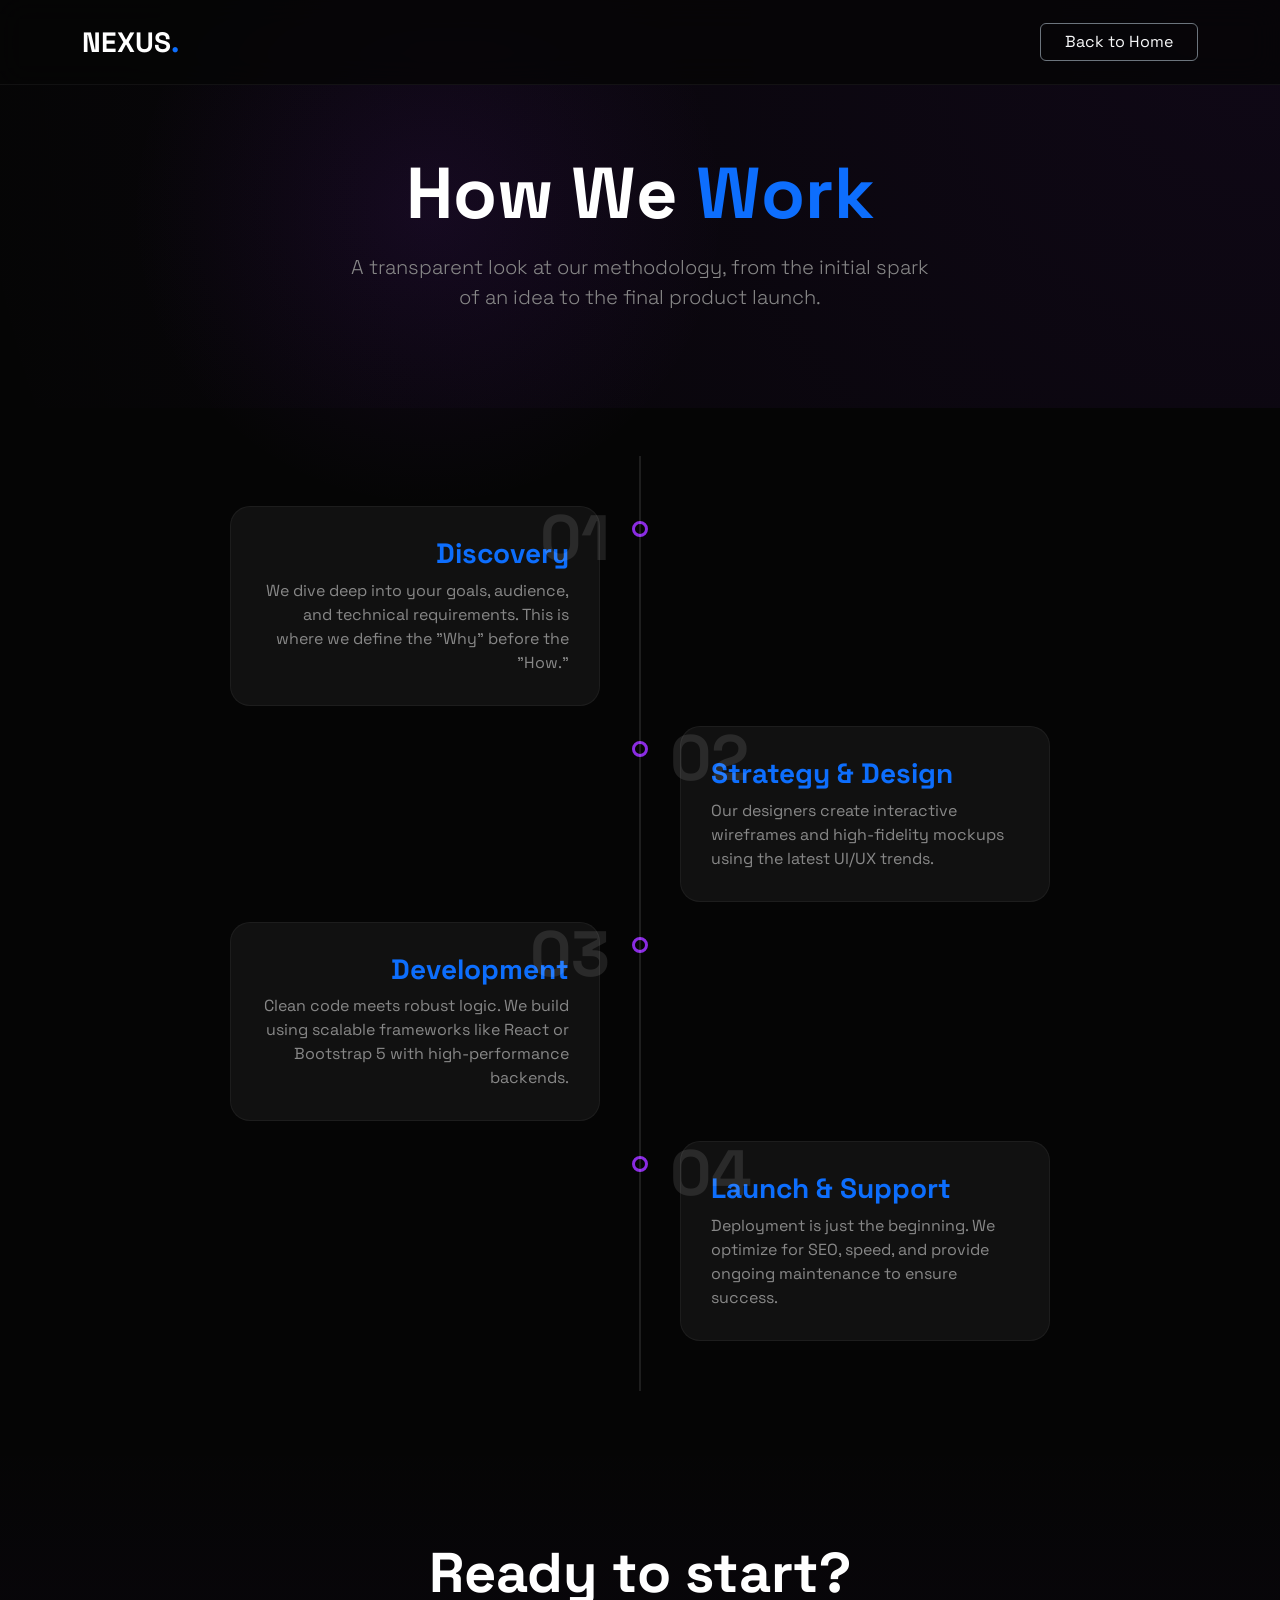
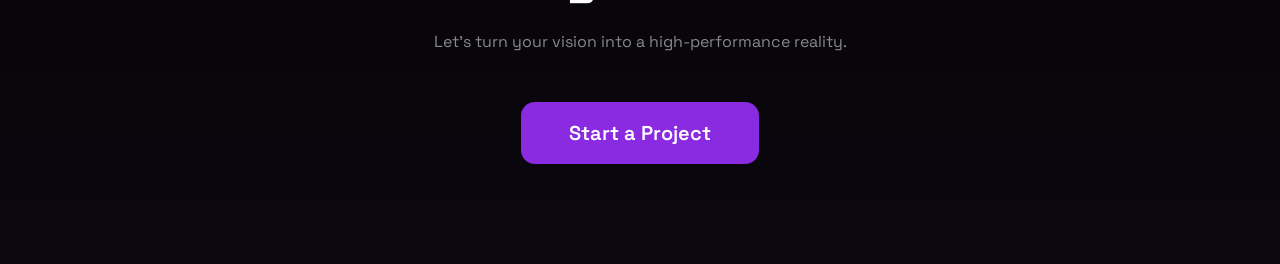
==== process.html @ b709ecfb "initial commit" ====
<!DOCTYPE html>
<html lang="en">
<head>
    <meta charset="UTF-8">
    <meta name="viewport" content="width=device-width, initial-scale=1.0">
    <title>Our Process | NEXUS</title>
    <link href="https://fonts.googleapis.com/css2?family=Space+Grotesk:wght@300;500;700&display=swap" rel="stylesheet">
    <link href="https://cdn.jsdelivr.net/npm/bootstrap@5.3.0/dist/css/bootstrap.min.css" rel="stylesheet">
    <link rel="stylesheet" href="https://cdn.jsdelivr.net/npm/bootstrap-icons@1.11.1/font/bootstrap-icons.css">
    <link rel="stylesheet" href="main.css">
    <style>
        
    </style>
</head>
<body>

    <nav class="navbar navbar-expand-lg fixed-top glass-nav py-3">
        <div class="container">
            <a class="navbar-brand fw-bold text-white fs-3" href="index.html">NEXUS<span class="text-primary">.</span></a>
            <div class="ms-auto">
                <a href="index.html" class="btn btn-outline-light border-secondary px-4">Back to Home</a>
            </div>
        </div>
    </nav>

    <header class="process-header text-center">
        <div class="container">
            <h1 class="display-2 fw-bold mb-3">How We <span class="text-primary">Work</span></h1>
            <p class="lead text-secondary mx-auto" style="max-width: 600px;">
                A transparent look at our methodology, from the initial spark of an idea to the final product launch.
            </p>
        </div>
    </header>

    <section class="py-5">
        <div class="container">
            <div class="timeline-container">
                
                <div class="process-step left">
                    <div class="process-card">
                        <span class="step-number">01</span>
                        <h3 class="text-primary fw-bold">Discovery</h3>
                        <p class="text-secondary mb-0">We dive deep into your goals, audience, and technical requirements. This is where we define the "Why" before the "How."</p>
                    </div>
                </div>

                <div class="process-step right">
                    <div class="process-card">
                        <span class="step-number">02</span>
                        <h3 class="text-primary fw-bold">Strategy & Design</h3>
                        <p class="text-secondary mb-0">Our designers create interactive wireframes and high-fidelity mockups using the latest UI/UX trends.</p>
                    </div>
                </div>

                <div class="process-step left">
                    <div class="process-card">
                        <span class="step-number">03</span>
                        <h3 class="text-primary fw-bold">Development</h3>
                        <p class="text-secondary mb-0">Clean code meets robust logic. We build using scalable frameworks like React or Bootstrap 5 with high-performance backends.</p>
                    </div>
                </div>

                <div class="process-step right">
                    <div class="process-card">
                        <span class="step-number">04</span>
                        <h3 class="text-primary fw-bold">Launch & Support</h3>
                        <p class="text-secondary mb-0">Deployment is just the beginning. We optimize for SEO, speed, and provide ongoing maintenance to ensure success.</p>
                    </div>
                </div>

            </div>
        </div>
    </section>

    <section class="footer-cta text-center">
        <div class="container">
            <h2 class="display-4 fw-bold mb-4">Ready to start?</h2>
            <p class="text-secondary mb-5">Let's turn your vision into a high-performance reality.</p>
            <a href="index.html#contact" class="btn btn-primary btn-lg px-5 py-3">Start a Project</a>
        </div>
    </section>

    <script src="https://cdn.jsdelivr.net/npm/bootstrap@5.3.0/dist/js/bootstrap.bundle.min.js"></script>
</body>
<script>
    // Configure the observer
    const observerOptions = {
        threshold: 0.2 // Trigger when 20% of the element is visible
    };

    const observer = new IntersectionObserver((entries, observer) => {
        entries.forEach(entry => {
            if (entry.isIntersecting) {
                // Add the class to trigger the CSS transition
                entry.target.classList.add('is-visible');
                // Optional: Stop observing once the animation has played
                observer.unobserve(entry.target);
            }
        });
    }, observerOptions);

    // Target all process-step elements
    document.querySelectorAll('.process-step').forEach(step => {
        observer.observe(step);
    });
</script>
</html>
---- main.css ----
:root {
    --bg-dark: #050505;
    --card-bg: #111111;
    --accent: #8A2BE2; /* Electric Violet */
    --text-muted: #888888;
}

a{
    color: var(--accent);
    text-decoration: none;
    transition: color 0.3s;}

body {
    background-color: var(--bg-dark);
    color: #ffffff;
    font-family: 'Space Grotesk', sans-serif;
    overflow-x: hidden;
}

/* Subtle Background Glow */
body::before {
    content: "";
    position: absolute;
    top: -10%; left: 10%;
    width: 600px; height: 600px;
    background: radial-gradient(circle, rgba(138, 43, 226, 0.1) 0%, rgba(0,0,0,0) 70%);
    z-index: -1;
}

/* Glassmorphism Navbar */
.glass-nav {
    background: rgba(5, 5, 5, 0.8);
    backdrop-filter: blur(15px);
    border-bottom: 1px solid rgba(255, 255, 255, 0.05);
}

/* Hero Section */
.hero-section {
    padding-top: 150px;
    padding-bottom: 100px;
}

.display-1 {
    letter-spacing: -3px;
    font-weight: 700;
}

/* Bento Card System */
.bento-card {
    background: var(--card-bg);
    border: 1px solid rgba(255, 255, 255, 0.05);
    border-radius: 28px;
    padding: 40px;
    height: 100%;
    transition: all 0.4s cubic-bezier(0.175, 0.885, 0.32, 1.275);
    position: relative;
    overflow: hidden;
}

.bento-card:hover {
    border-color: rgba(138, 43, 226, 0.4);
    transform: translateY(-8px);
    box-shadow: 0 20px 40px rgba(0,0,0,0.6);
}

.main-feature {
    background: linear-gradient(145deg, #111111 0%, #0a0a0a 100%);
}

/* Custom Primary Button */
.btn-primary {
    background-color: var(--accent);
    border: none;
    padding: 14px 32px;
    border-radius: 14px;
    font-weight: 600;
    transition: 0.3s;
}

.btn-primary:hover {
    background-color: #7224bc;
    box-shadow: 0 0 25px rgba(138, 43, 226, 0.4);
    transform: scale(1.05);
}

.text-secondary {
    color: var(--text-muted) !important;
}

/* Floating Badge */
.badge-modern {
    background: rgba(138, 43, 226, 0.1);
    color: var(--accent);
    border: 1px solid rgba(138, 43, 226, 0.2);
    padding: 8px 16px;
    border-radius: 100px;
    font-size: 0.85rem;
    text-transform: uppercase;
    letter-spacing: 1px;
}

#typewriter {
    color: var(--accent);
}


/* process */

:root {
    --bg-dark: #050505;
    --card-bg: #111111;
    --accent: #8A2BE2;
    --text-muted: #888888;
}

body {
    background-color: var(--bg-dark);
    color: #ffffff;
    font-family: 'Space Grotesk', sans-serif;
    overflow-x: hidden;
}

/* Glassmorphism Navbar */
.glass-nav {
    background: rgba(5, 5, 5, 0.8);
    backdrop-filter: blur(15px);
    border-bottom: 1px solid rgba(255, 255, 255, 0.05);
}

.process-header {
    padding-top: 150px;
    padding-bottom: 80px;
    background: radial-gradient(circle at top right, rgba(138, 43, 226, 0.08), transparent);
}

/* Timeline Styling */
.timeline-container {
    position: relative;
    max-width: 900px;
    margin: 0 auto;
    padding: 40px 0;
}

/* The vertical line */
.timeline-container::after {
    content: '';
    position: absolute;
    width: 2px;
    background: rgba(255, 255, 255, 0.1);
    top: 0;
    bottom: 0;
    left: 50%;
    margin-left: -1px;
}

.process-step {
    padding: 10px 40px;
    position: relative;
    background-color: inherit;
    width: 50%;
}

/* The dots on the timeline */
.process-step::after {
    content: '';
    position: absolute;
    width: 16px;
    height: 16px;
    right: -8px;
    background-color: var(--bg-dark);
    border: 3px solid var(--accent);
    top: 25px;
    border-radius: 50%;
    z-index: 1;
}

/* Initial state of the cards */
.process-step {
    opacity: 0;
    transform: translateY(50px);
    transition: all 0.8s cubic-bezier(0.25, 1, 0.5, 1);
}

/* The class we will add via JavaScript */
.process-step.is-visible {
    opacity: 1;
    transform: translateY(0);
}

.left { left: 0; text-align: right; }
.right { left: 50%; text-align: left; }

.right::after { left: -8px; }

.process-card {
    background: var(--card-bg);
    border: 1px solid rgba(255, 255, 255, 0.05);
    padding: 30px;
    border-radius: 20px;
    transition: 0.3s;
}

.process-card:hover {
    border-color: var(--accent);
    box-shadow: 0 0 20px rgba(138, 43, 226, 0.1);
}

.step-number {
    font-size: 4rem;
    font-weight: 700;
    opacity: 0.1;
    position: absolute;
    top: 10px;
    right: 30px;
    line-height: 1;
}

.right .step-number { left: 30px; right: auto; }

@media screen and (max-width: 768px) {
    .timeline-container::after { left: 31px; }
    .process-step { width: 100%; padding-left: 70px; padding-right: 25px; text-align: left; }
    .process-step::after { left: 22px; }
    .right { left: 0%; }
    .step-number { right: 20px !important; left: auto !important; }
}

.footer-cta {
    background: linear-gradient(to bottom, transparent, rgba(138, 43, 226, 0.05));
    padding: 100px 0;
}
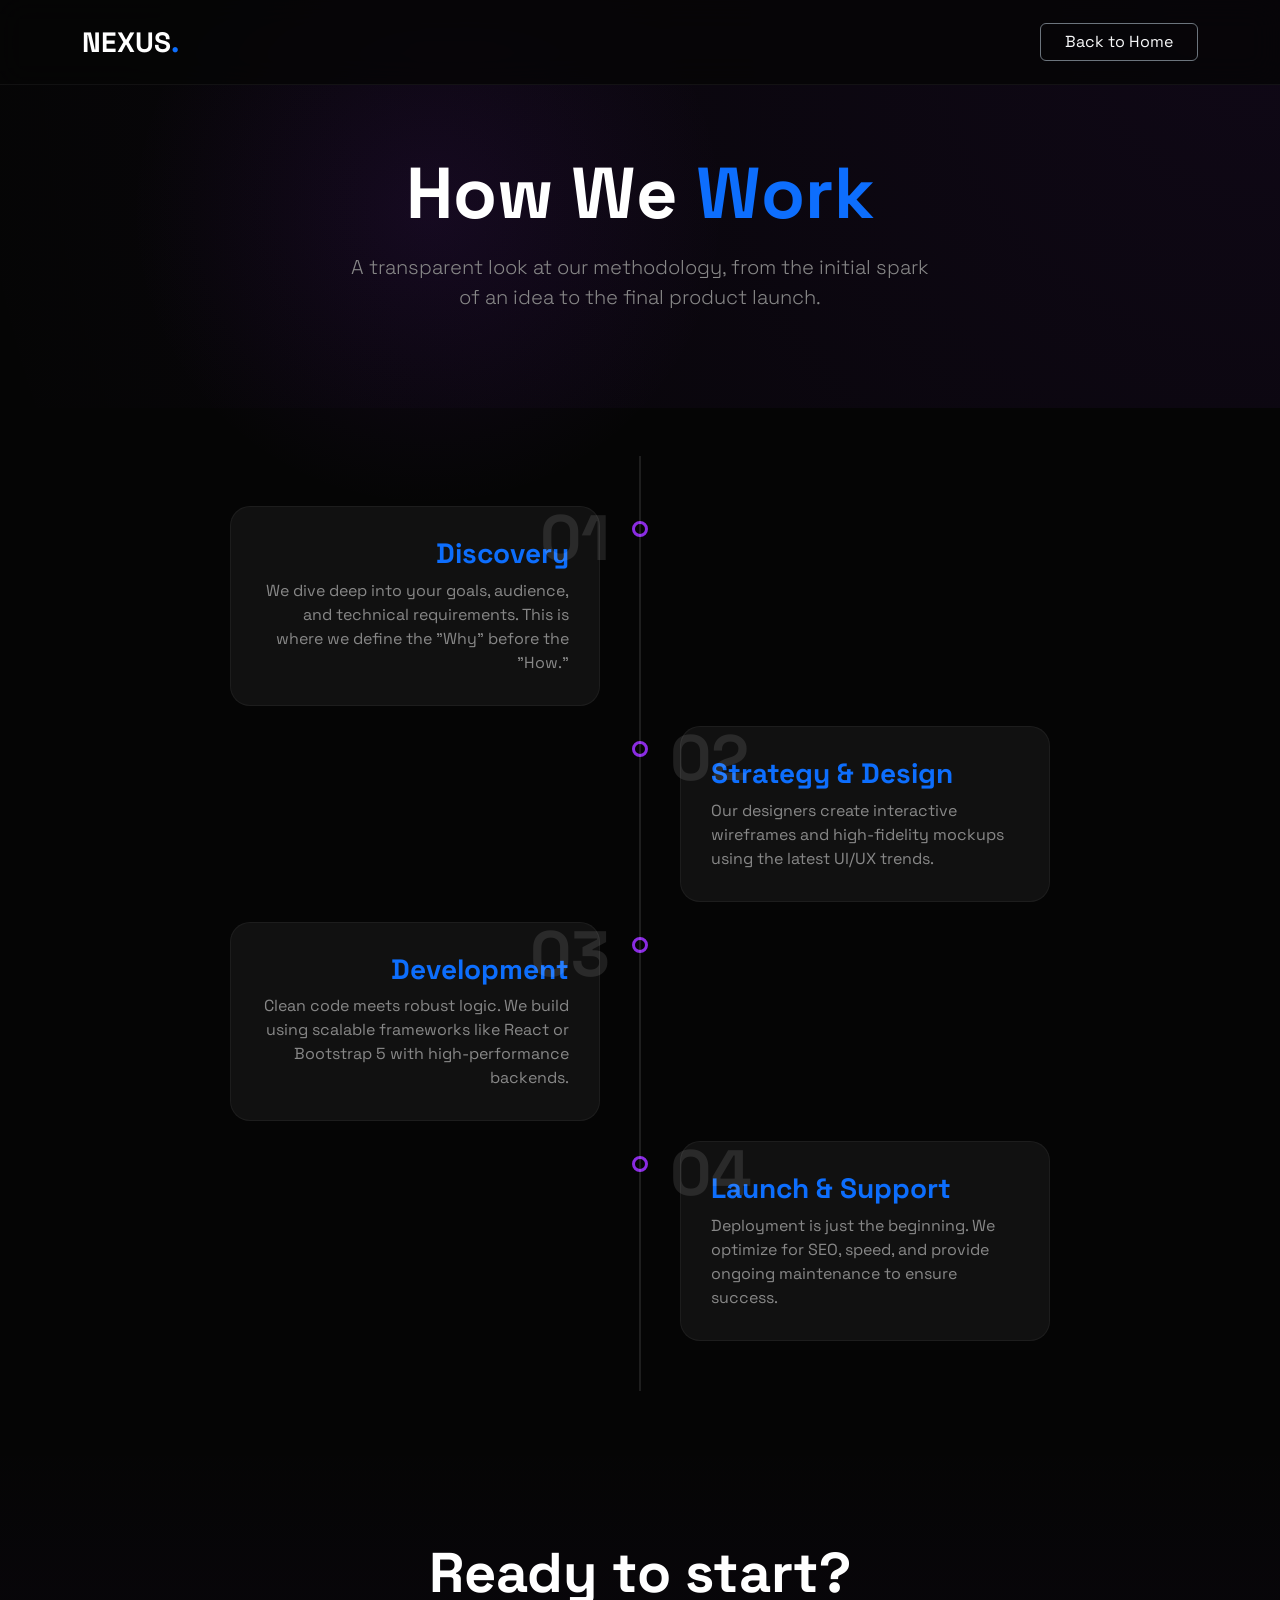
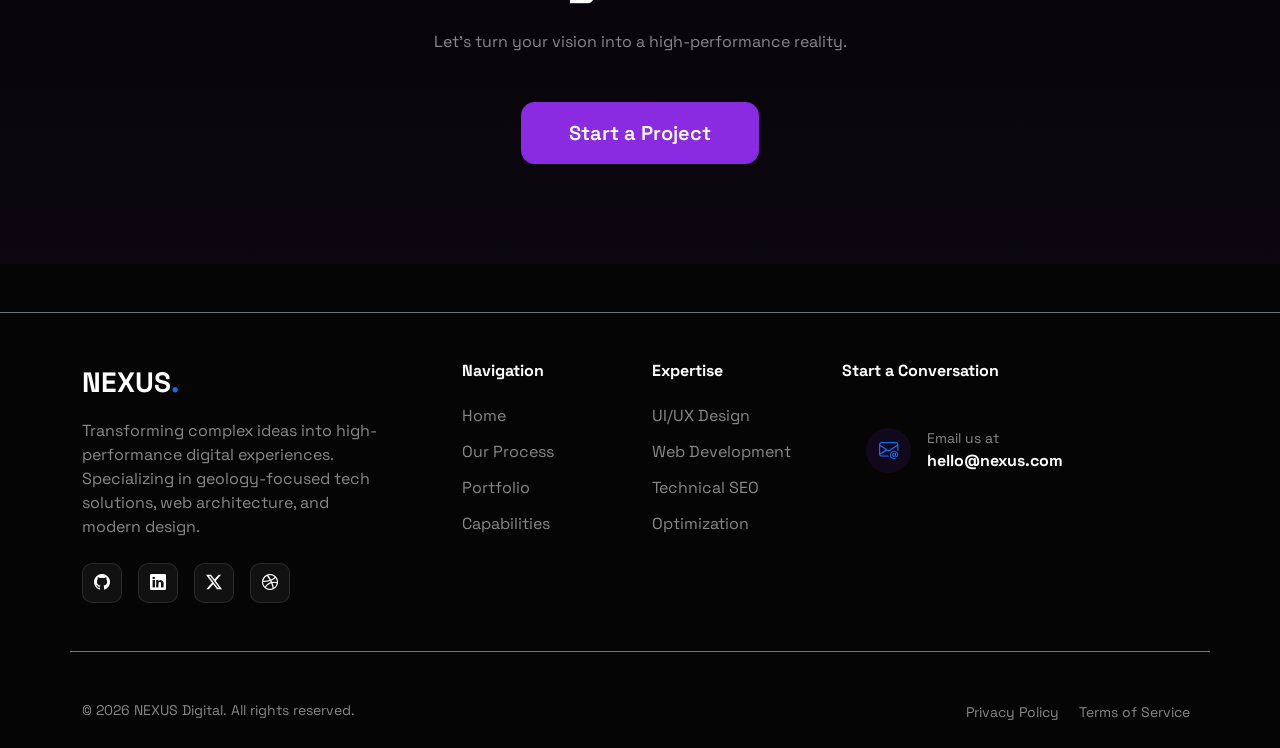
==== commit dffaeb5d: "more" ====
--- a/process.html
+++ b/process.html
@@ -79,29 +79,102 @@
             <a href="index.html#contact" class="btn btn-primary btn-lg px-5 py-3">Start a Project</a>
         </div>
     </section>
+    <button id="backToTop" class="back-to-top" aria-label="Back to top">
+        <i class="bi bi-arrow-up"></i>
+    </button>
 
+
+    <footer class="pt-5 pb-4 mt-5 border-top border-secondary" style="background-color: #050505;">
+    <div class="container">
+        <div class="row g-4">
+            <div class="col-lg-4 col-md-12 mb-4">
+                <a class="navbar-brand fw-bold text-white fs-3 d-block mb-3" href="#">NEXUS<span class="text-primary">.</span></a>
+                <p class="text-secondary pe-lg-5">
+                    Transforming complex ideas into high-performance digital experiences. Specializing in geology-focused tech solutions, web architecture, and modern design.
+                </p>
+                <div class="d-flex gap-3 mt-4">
+                    <a href="#" class="social-icon"><i class="bi bi-github"></i></a>
+                    <a href="#" class="social-icon"><i class="bi bi-linkedin"></i></a>
+                    <a href="#" class="social-icon"><i class="bi bi-twitter-x"></i></a>
+                    <a href="#" class="social-icon"><i class="bi bi-dribbble"></i></a>
+                </div>
+            </div>
+
+            <div class="col-lg-2 col-md-4 col-6 mb-4">
+                <h6 class="text-white fw-bold mb-4">Navigation</h6>
+                <ul class="list-unstyled footer-links">
+                    <li><a href="index.html">Home</a></li>
+                    <li><a href="process.html">Our Process</a></li>
+                    <li><a href="#work">Portfolio</a></li>
+                    <li><a href="#services">Capabilities</a></li>
+                </ul>
+            </div>
+
+            <div class="col-lg-2 col-md-4 col-6 mb-4">
+                <h6 class="text-white fw-bold mb-4">Expertise</h6>
+                <ul class="list-unstyled footer-links">
+                    <li><a href="#">UI/UX Design</a></li>
+                    <li><a href="#">Web Development</a></li>
+                    <li><a href="#">Technical SEO</a></li>
+                    <li><a href="#">Optimization</a></li>
+                </ul>
+            </div>
+
+            <div class="col-lg-4 col-md-4 mb-4">
+                <h6 class="text-white fw-bold mb-4">Start a Conversation</h6>
+                <div class="glass-card p-4 d-flex align-items-center gap-3">
+                    <div class="icon-circle">
+                        <i class="bi bi-envelope-at text-primary"></i>
+                    </div>
+                    <div>
+                        <p class="small text-secondary mb-0">Email us at</p>
+                        <a href="mailto:hello@nexus.com" class="text-white text-decoration-none fw-bold">hello@nexus.com</a>
+                    </div>
+                </div>
+            </div>
+        </div>
+
+        <div class="row pt-5 mt-4 border-top border-secondary">
+            <div class="col-md-6 text-center text-md-start">
+                <p class="text-secondary small mb-0">&copy; 2026 NEXUS Digital. All rights reserved.</p>
+            </div>
+            <div class="col-md-6 text-center text-md-end mt-2 mt-md-0">
+                <a href="#" class="text-secondary small text-decoration-none mx-2">Privacy Policy</a>
+                <a href="#" class="text-secondary small text-decoration-none mx-2">Terms of Service</a>
+            </div>
+        </div>
+    </div>
+    </footer>
+
+</body>
     <script src="https://cdn.jsdelivr.net/npm/bootstrap@5.3.0/dist/js/bootstrap.bundle.min.js"></script>
-</body>
-<script>
-    // Configure the observer
-    const observerOptions = {
-        threshold: 0.2 // Trigger when 20% of the element is visible
-    };
 
-    const observer = new IntersectionObserver((entries, observer) => {
-        entries.forEach(entry => {
-            if (entry.isIntersecting) {
-                // Add the class to trigger the CSS transition
-                entry.target.classList.add('is-visible');
-                // Optional: Stop observing once the animation has played
-                observer.unobserve(entry.target);
-            }
+    <script>
+        // Configure the observer
+        const observerOptions = {
+            threshold: 0.2 // Trigger when 20% of the element is visible
+        };
+
+        const observer = new IntersectionObserver((entries, observer) => {
+            entries.forEach(entry => {
+                if (entry.isIntersecting) {
+                    // Add the class to trigger the CSS transition
+                    entry.target.classList.add('is-visible');
+                    // Optional: Stop observing once the animation has played
+                    observer.unobserve(entry.target);
+                }
+            });
+        }, observerOptions);
+
+        // Target all process-step elements
+        document.querySelectorAll('.process-step').forEach(step => {
+            observer.observe(step);
         });
-    }, observerOptions);
 
-    // Target all process-step elements
-    document.querySelectorAll('.process-step').forEach(step => {
-        observer.observe(step);
-    });
-</script>
+
+        
+    
+    </script>
+
+
 </html>
--- a/main.css
+++ b/main.css
@@ -1,3 +1,8 @@
+
+html {
+    scroll-behavior: smooth;
+}
+
 :root {
     --bg-dark: #050505;
     --card-bg: #111111;
@@ -228,4 +233,191 @@
 .footer-cta {
     background: linear-gradient(to bottom, transparent, rgba(138, 43, 226, 0.05));
     padding: 100px 0;
+}
+
+
+/* footer */
+
+/* Footer Specific Styles */
+.footer-links li {
+margin-bottom: 12px;
+}
+
+.footer-links a {
+color: var(--text-muted);
+text-decoration: none;
+transition: all 0.3s ease;
+}
+
+.footer-links a:hover {
+color: var(--accent);
+padding-left: 5px;
+}
+
+.social-icon {
+width: 40px;
+height: 40px;
+display: flex;
+align-items: center;
+justify-content: center;
+border-radius: 10px;
+background: rgba(255, 255, 255, 0.05);
+color: white;
+text-decoration: none;
+transition: 0.3s;
+border: 1px solid rgba(255, 255, 255, 0.1);
+}
+
+.social-icon:hover {
+background: var(--accent);
+color: white;
+transform: translateY(-3px);
+box-shadow: 0 5px 15px rgba(138, 43, 226, 0.3);
+}
+
+.icon-circle {
+width: 45px;
+height: 45px;
+background: rgba(138, 43, 226, 0.1);
+border-radius: 50%;
+display: flex;
+align-items: center;
+justify-content: center;
+font-size: 1.2rem;
+}
+
+
+/* back2top */
+
+.back-to-top {
+    position: fixed;
+    bottom: 30px;
+    right: 30px;
+    width: 50px;
+    height: 50px;
+    border-radius: 50%;
+    background: rgba(138, 43, 226, 0.2); /* Accent color with transparency */
+    backdrop-filter: blur(10px);
+    border: 1px solid rgba(255, 255, 255, 0.1);
+    color: white;
+    font-size: 1.5rem;
+    display: flex;
+    align-items: center;
+    justify-content: center;
+    cursor: pointer;
+    z-index: 1000;
+    opacity: 0;
+    visibility: hidden;
+    transition: all 0.4s cubic-bezier(0.175, 0.885, 0.32, 1.275);
+}
+
+.back-to-top.show {
+    opacity: 1;
+    visibility: visible;
+    bottom: 40px; /* Slight lift when appearing */
+}
+
+.back-to-top:hover {
+    background: var(--accent);
+    transform: scale(1.1) translateY(-5px);
+    box-shadow: 0 10px 20px rgba(138, 43, 226, 0.4);
+    border-color: rgba(255, 255, 255, 0.3);
+}
+
+/* services */
+
+:root {
+--bg-dark: #050505;
+--card-bg: #111111;
+--accent: #8A2BE2;
+--text-muted: #888888;
+}
+
+body {
+background-color: var(--bg-dark);
+color: #ffffff;
+font-family: 'Space Grotesk', sans-serif;
+}
+
+.glass-nav {
+background: rgba(5, 5, 5, 0.8);
+backdrop-filter: blur(15px);
+border-bottom: 1px solid rgba(255, 255, 255, 0.05);
+}
+
+.services-header {
+padding: 150px 0 60px 0;
+background: linear-gradient(to bottom, rgba(138, 43, 226, 0.05), transparent);
+}
+
+/* Side-Tab Navigation Styling */
+.nav-pills .nav-link {
+color: var(--text-muted);
+background: transparent;
+border: 1px solid transparent;
+padding: 20px;
+text-align: left;
+border-radius: 15px;
+transition: 0.3s;
+margin-bottom: 10px;
+}
+
+.nav-pills .nav-link.active {
+background: var(--card-bg);
+border-color: var(--accent);
+color: white;
+}
+
+.service-content-card {
+background: var(--card-bg);
+border: 1px solid rgba(255, 255, 255, 0.05);
+border-radius: 30px;
+padding: 50px;
+min-height: 500px;
+}
+
+.tech-pill {
+background: rgba(255,255,255,0.05);
+border: 1px solid rgba(255,255,255,0.1);
+padding: 5px 15px;
+border-radius: 100px;
+font-size: 0.9rem;
+display: inline-block;
+margin: 5px;
+}
+
+.feature-list i {
+color: var(--accent);
+margin-right: 10px;
+}
+
+
+/* Project Grid */
+
+.project-item {
+    transition: all 0.5s ease;
+}
+
+.grayscale-img {
+    filter: grayscale(100%);
+    opacity: 0.6;
+    transition: 0.5s ease;
+    height: 250px;
+    object-fit: cover;
+}
+
+.bento-card:hover .grayscale-img {
+    filter: grayscale(0%);
+    opacity: 1;
+    transform: scale(1.05);
+}
+
+.filter-btn.active {
+    background: var(--accent);
+    box-shadow: 0 0 15px rgba(138, 43, 226, 0.3);
+}
+
+/* Hide items that don't match filter */
+.hide-item {
+    display: none;
 }
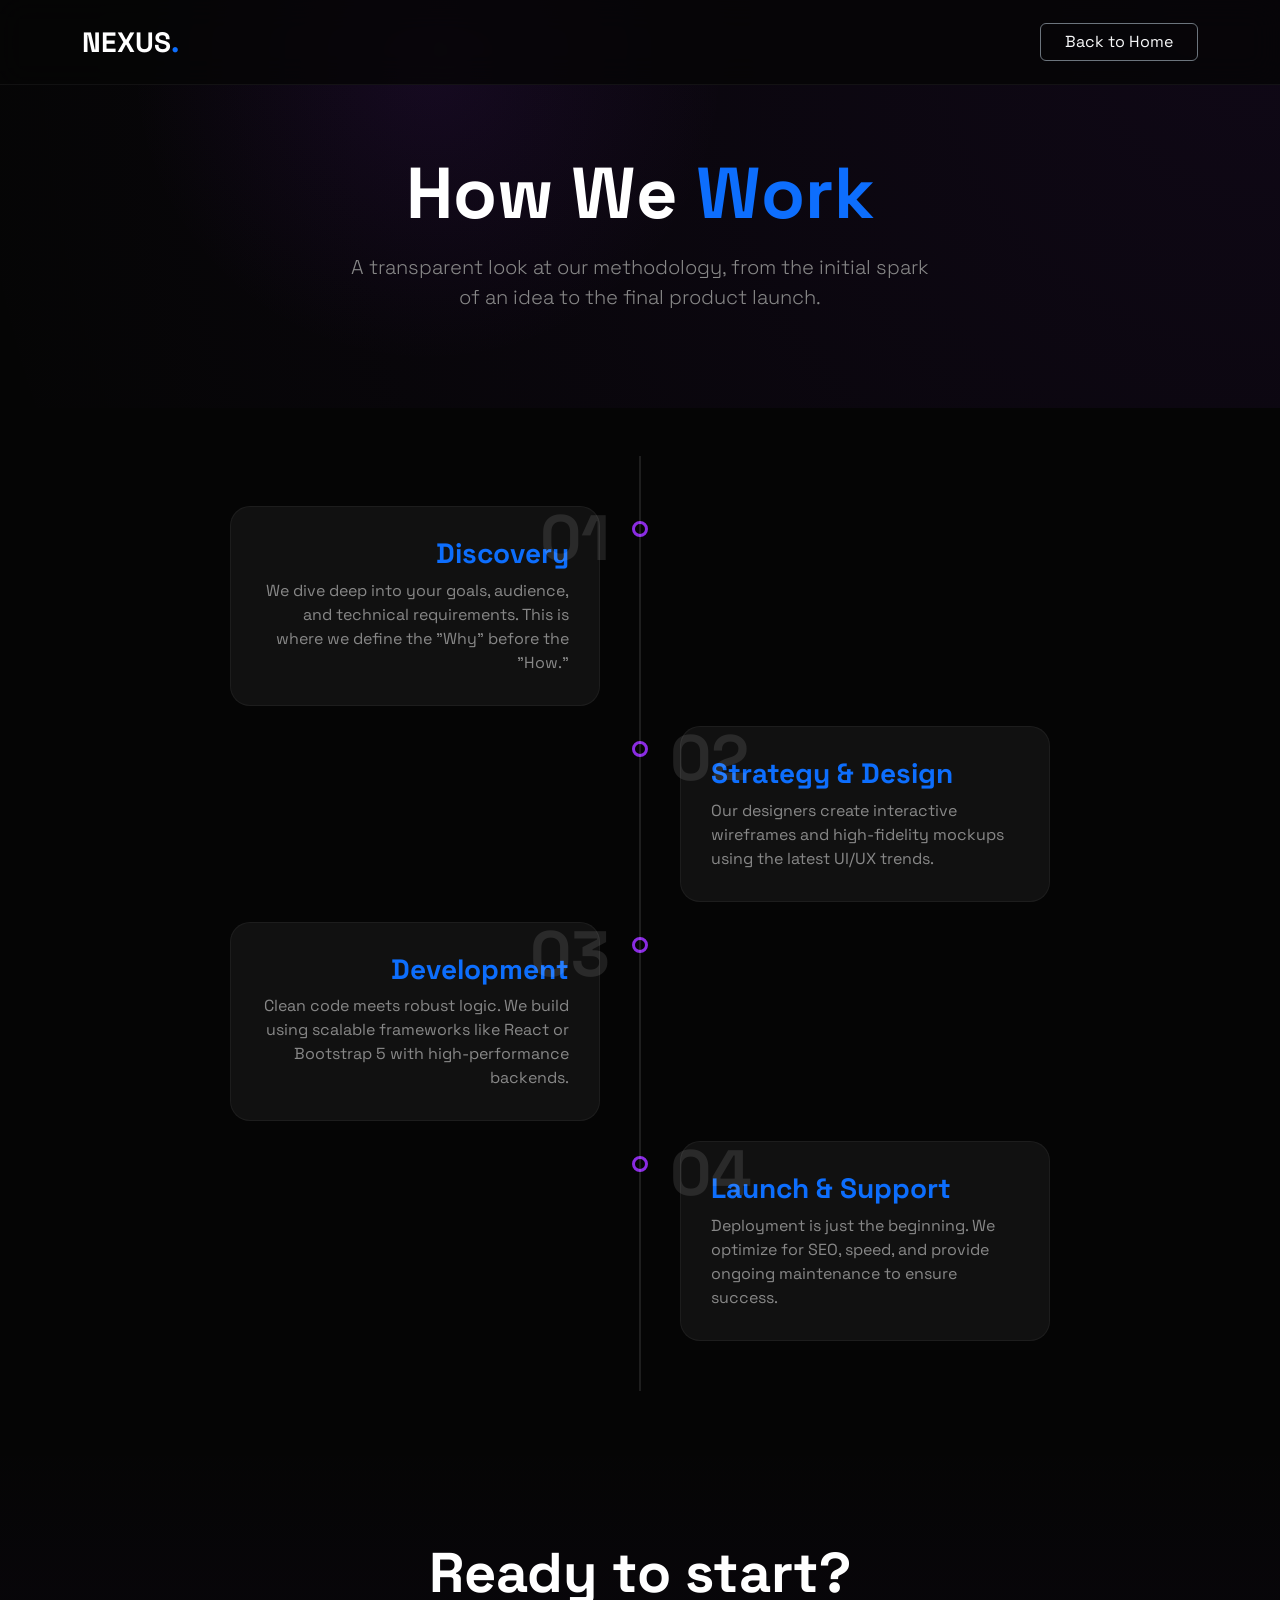
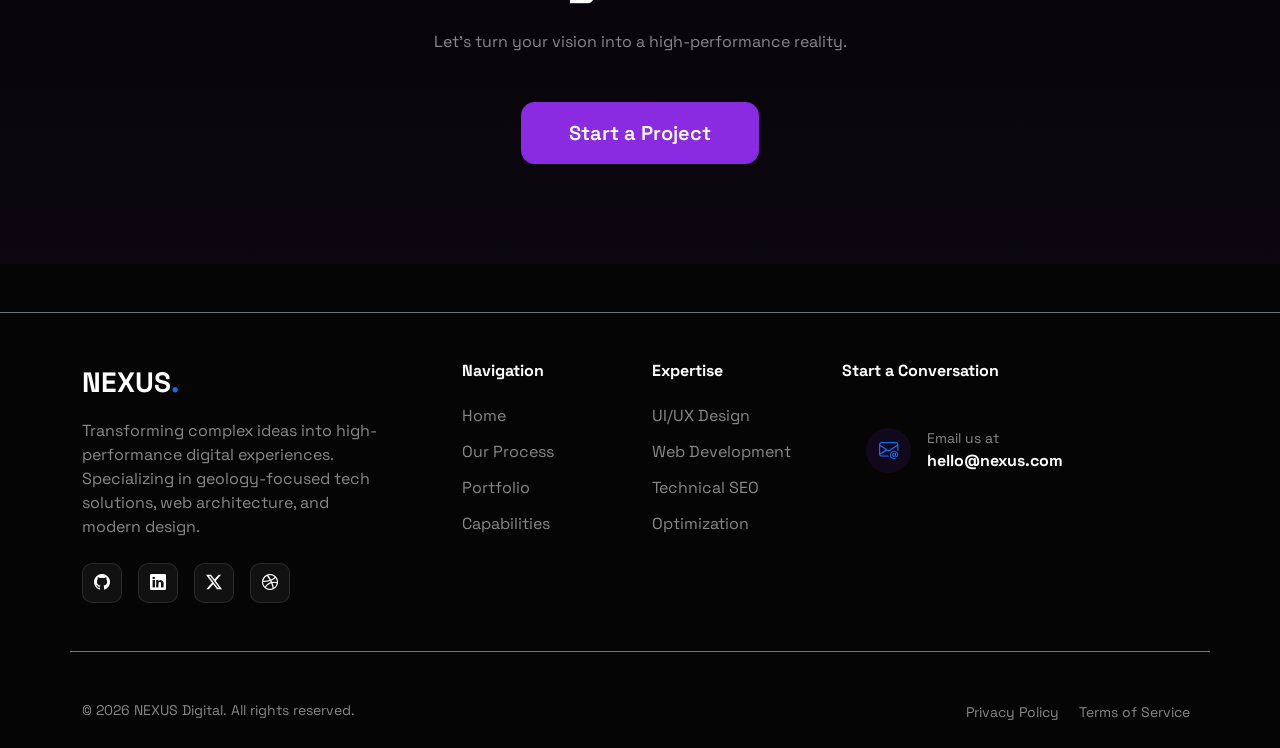
==== commit d8d47c57: "Update navigation links, add footer, and implement back-to-top button" ====
--- a/process.html
+++ b/process.html
@@ -76,7 +76,7 @@
         <div class="container">
             <h2 class="display-4 fw-bold mb-4">Ready to start?</h2>
             <p class="text-secondary mb-5">Let's turn your vision into a high-performance reality.</p>
-            <a href="index.html#contact" class="btn btn-primary btn-lg px-5 py-3">Start a Project</a>
+            <a href="contact.html" class="btn btn-primary btn-lg px-5 py-3">Start a Project</a>
         </div>
     </section>
     <button id="backToTop" class="back-to-top" aria-label="Back to top">
@@ -84,7 +84,7 @@
     </button>
 
 
-    <footer class="pt-5 pb-4 mt-5 border-top border-secondary" style="background-color: #050505;">
+      <footer class="pt-5 pb-4 mt-5 border-top border-secondary" style="background-color: #050505;">
     <div class="container">
         <div class="row g-4">
             <div class="col-lg-4 col-md-12 mb-4">
@@ -105,8 +105,8 @@
                 <ul class="list-unstyled footer-links">
                     <li><a href="index.html">Home</a></li>
                     <li><a href="process.html">Our Process</a></li>
-                    <li><a href="#work">Portfolio</a></li>
-                    <li><a href="#services">Capabilities</a></li>
+                    <li><a href="services.html#projects">Portfolio</a></li>
+                    <li><a href="services.html">Capabilities</a></li>
                 </ul>
             </div>
 
--- a/main.css
+++ b/main.css
@@ -1,6 +1,35 @@
 
 html {
     scroll-behavior: smooth;
+}
+
+
+/* Global reset to prevent horizontal scroll */
+html, body {
+    width: 100%;
+    margin: 0;
+    padding: 0;
+    overflow-x: hidden; /* This is the primary fix */
+    position: relative;
+}
+
+/* Ensure all images stay within their parent containers */
+img {
+    max-width: 100%;
+    height: auto;
+}
+
+/* Fix for Bootstrap rows */
+.container {
+    overflow: hidden; /* Keeps bento cards from peeking out during hover animations */
+}
+
+/* Responsive typography to prevent long words from pushing the screen */
+@media (max-width: 768px) {
+    .display-1 {
+        font-size: 3rem !important;
+        word-wrap: break-word;
+    }
 }
 
 :root {
@@ -420,4 +449,60 @@
 /* Hide items that don't match filter */
 .hide-item {
     display: none;
+}
+
+
+/* contact */
+
+.contact-section {
+    padding-top: 150px;
+    padding-bottom: 100px;
+    background: radial-gradient(circle at bottom left, rgba(138, 43, 226, 0.05), transparent);
+}
+
+.form-control, .form-select {
+    background: rgba(255, 255, 255, 0.03);
+    border: 1px solid rgba(255, 255, 255, 0.1);
+    color: white;
+    padding: 15px;
+    border-radius: 12px;
+    transition: all 0.3s ease;
+}
+
+.form-control:focus, .form-select:focus {
+    background: rgba(255, 255, 255, 0.05);
+    border-color: var(--accent);
+    color: white;
+    box-shadow: 0 0 15px rgba(138, 43, 226, 0.2);
+}
+
+.form-label {
+    font-weight: 500;
+    margin-bottom: 10px;
+    color: #ddd;
+}
+
+/* Custom Radio Buttons for Project Type */
+.project-type-card {
+    cursor: pointer;
+    border: 1px solid rgba(255, 255, 255, 0.1);
+    background: var(--card-bg);
+    padding: 20px;
+    border-radius: 15px;
+    text-align: center;
+    transition: 0.3s;
+    height: 100%;
+}
+
+.project-type-input:checked + .project-type-card {
+    border-color: var(--accent);
+    background: rgba(138, 43, 226, 0.1);
+}
+
+.project-type-input {
+    display: none;
+}
+
+.form-select {
+    color: #808080 !important; /* Light gray instead of pure white */
 }
